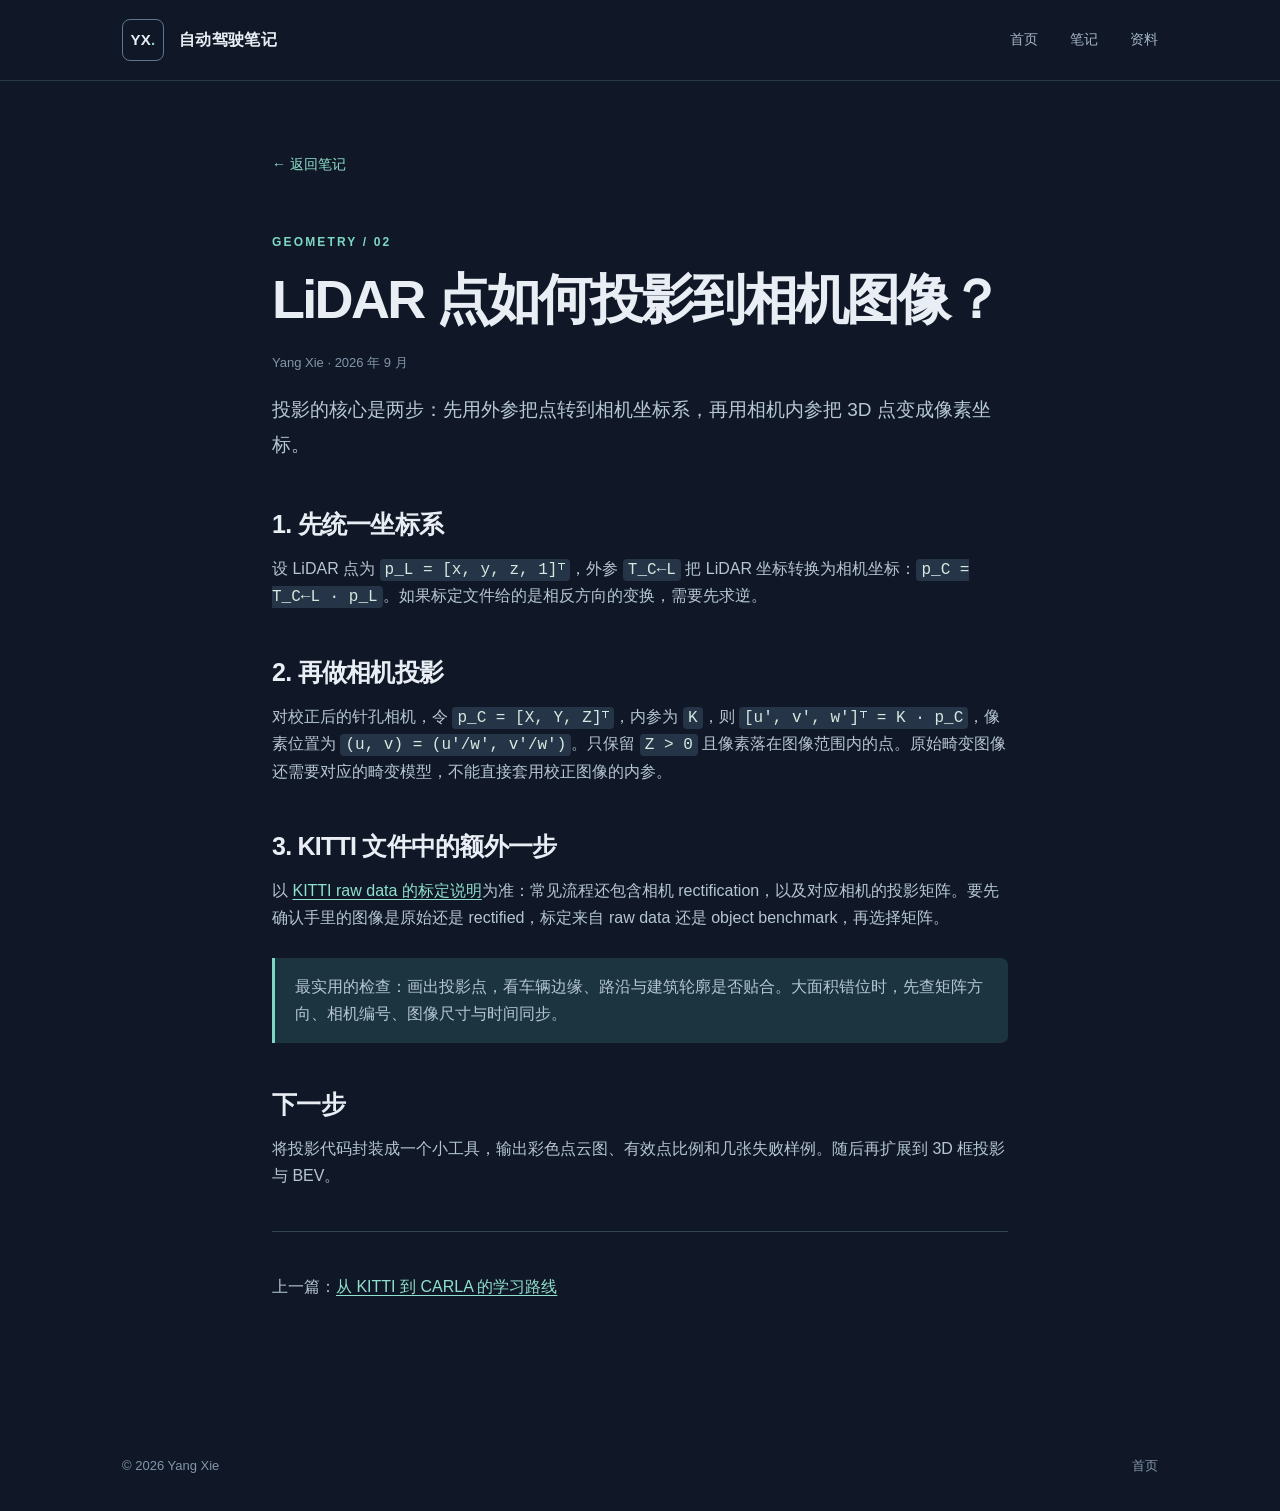
==== calibration.html @ df0f3e3e "Publish autonomous driving notes" ====
<!doctype html><html lang="zh-CN"><head><meta charset="utf-8"><meta name="viewport" content="width=device-width, initial-scale=1"><meta name="theme-color" content="#101827"><meta name="description" content="LiDAR 点云到相机图像的坐标变换与投影。"><title>LiDAR 点如何投影到相机图像？ · 自动驾驶笔记</title><link rel="stylesheet" href="style.css"></head><body><header class="site-header"><div class="wrap header-inner"><a class="brand" href="./"><span class="brand-mark">YX<span class="brand-dot">.</span></span><span>自动驾驶笔记</span></a><nav aria-label="主导航"><a href="./">首页</a><a href="./#notes">笔记</a><a href="./#resources">资料</a></nav></div></header><main class="article wrap"><a class="back-link" href="./#notes">← 返回笔记</a><span class="section-kicker">GEOMETRY / 02</span><h1>LiDAR 点如何投影到相机图像？</h1><p class="meta">Yang Xie · 2026 年 9 月</p><p class="lead">投影的核心是两步：先用外参把点转到相机坐标系，再用相机内参把 3D 点变成像素坐标。</p><h2>1. 先统一坐标系</h2><p>设 LiDAR 点为 <code>p_L = [x, y, z, 1]ᵀ</code>，外参 <code>T_C←L</code> 把 LiDAR 坐标转换为相机坐标：<code>p_C = T_C←L · p_L</code>。如果标定文件给的是相反方向的变换，需要先求逆。</p><h2>2. 再做相机投影</h2><p>对校正后的针孔相机，令 <code>p_C = [X, Y, Z]ᵀ</code>，内参为 <code>K</code>，则 <code>[u', v', w']ᵀ = K · p_C</code>，像素位置为 <code>(u, v) = (u'/w', v'/w')</code>。只保留 <code>Z &gt; 0</code> 且像素落在图像范围内的点。原始畸变图像还需要对应的畸变模型，不能直接套用校正图像的内参。</p><h2>3. KITTI 文件中的额外一步</h2><p>以 <a href="https://www.cvlibs.net/datasets/kitti/raw_data.php" target="_blank" rel="noopener noreferrer">KITTI raw data 的标定说明</a>为准：常见流程还包含相机 rectification，以及对应相机的投影矩阵。要先确认手里的图像是原始还是 rectified，标定来自 raw data 还是 object benchmark，再选择矩阵。</p><div class="callout"><p>最实用的检查：画出投影点，看车辆边缘、路沿与建筑轮廓是否贴合。大面积错位时，先查矩阵方向、相机编号、图像尺寸与时间同步。</p></div><h2>下一步</h2><p>将投影代码封装成一个小工具，输出彩色点云图、有效点比例和几张失败样例。随后再扩展到 3D 框投影与 BEV。</p><hr><p>上一篇：<a href="roadmap.html">从 KITTI 到 CARLA 的学习路线</a></p></main><footer class="wrap footer"><span>© <span id="year">2026</span> Yang Xie</span><a href="./">首页</a></footer><script src="site.js" defer></script></body></html>
---- style.css ----
:root{font-family:Inter,-apple-system,BlinkMacSystemFont,"Segoe UI",sans-serif;color:#e9eef5;background:#101827;font-size:16px;line-height:1.65}*{box-sizing:border-box}html{scroll-behavior:smooth}body{margin:0}a{color:inherit;text-decoration:none}button{font:inherit}.wrap{max-width:1100px;padding:0 32px;margin:auto}.site-header{border-bottom:1px solid #29374a}.header-inner{height:80px;display:flex;align-items:center;justify-content:space-between;gap:24px}.brand{display:flex;align-items:center;gap:15px;font-weight:700;white-space:nowrap;letter-spacing:.02em}.brand-mark{display:inline-flex;align-items:center;justify-content:center;width:42px;height:42px;border:1px solid #5b7890;border-radius:8px;font-size:15px;font-weight:800}.brand-dot{color:#7ed7c4}.site-header nav{display:flex;gap:32px;font-size:14px;color:#a4b5c7}.site-header nav a:hover,.site-header nav .active{color:#fff}.intro{padding-top:100px;padding-bottom:116px}.eyebrow,.section-kicker{font-size:12px;font-weight:700;letter-spacing:.18em;color:#7ed7c4}.eyebrow{display:flex;gap:14px;align-items:center}.line{width:26px;height:1px;background:#7ed7c4}h1{font-size:clamp(42px,6.4vw,76px);line-height:1.18;letter-spacing:-.05em;margin:22px 0 28px;font-weight:750}h1 em{font-style:normal;color:#7ed7c4}.intro>p{max-width:590px;margin:0;color:#aebdcb;font-size:18px;line-height:1.9}.intro-meta{display:flex;gap:24px;margin-top:38px;color:#8295a9;font-size:13px}.section{padding-bottom:100px}.section-title{display:flex;justify-content:space-between;align-items:flex-end;border-bottom:1px solid #344354;padding-bottom:20px;gap:20px}h2{font-size:30px;letter-spacing:-.03em;line-height:1.25;margin:12px 0 0}.count{color:#8498aa;font-size:13px;white-space:nowrap}.note-grid{display:grid;grid-template-columns:1.25fr 1fr;gap:18px;margin-top:25px}.note-card{min-height:290px;background:#1b2838;border:1px solid #314155;border-radius:10px;padding:28px;display:flex;flex-direction:column;transition:transform .18s,border-color .18s}.note-card:hover{transform:translateY(-3px);border-color:#79b9aa}.note-card.featured{background:linear-gradient(135deg,#203c46,#1a2b3c 70%)}.card-label{display:flex;justify-content:space-between;text-transform:uppercase;letter-spacing:.12em;font-size:12px;color:#88d6c5}.note-card h3{font-size:23px;line-height:1.4;letter-spacing:-.02em;margin:30px 0 8px}.note-card p{font-size:15px;color:#aabccc;margin:0 0 30px}.read-more{margin-top:auto;font-size:14px;color:#93dfcd;font-weight:650}.read-more span{padding-left:5px}.resources-section{background:#152132;padding-top:83px;border-top:1px solid #273749}.section-description{color:#aabccc;margin:20px 0 28px}.filters{display:flex;flex-wrap:wrap;gap:9px;margin-bottom:25px}.filters button{cursor:pointer;color:#b7c6d3;background:transparent;border:1px solid #405166;border-radius:6px;padding:7px 14px;font-size:14px}.filters button:hover,.filters button.selected{border-color:#7ed7c4;background:#23413f;color:#ddfff5}.resource-list{border-top:1px solid #35475a}.resource{display:grid;grid-template-columns:125px 1fr 26px;gap:20px;align-items:center;padding:22px 9px;border-bottom:1px solid #35475a}.resource:hover{background:#1d3042}.resource-tag{font-size:12px;color:#8dd8c9}.resource h3{font-size:17px;line-height:1.4;margin:0 0 4px}.resource p{color:#9fb1c2;font-size:14px;line-height:1.6;margin:0}.resource-arrow{font-size:20px;color:#7ed7c4}.footer{display:flex;justify-content:space-between;gap:20px;padding-top:29px;padding-bottom:38px;color:#8295a9;font-size:13px}.footer a:hover{color:#fff}a:focus-visible,button:focus-visible{outline:2px solid #7ed7c4;outline-offset:4px}.article{max-width:800px;padding-top:70px;padding-bottom:110px}.back-link{color:#8edecb;font-size:14px}.article .section-kicker{display:block;margin-top:56px}.article h1{font-size:clamp(34px,5vw,54px);margin:15px 0 20px}.article .lead{font-size:19px;color:#b7c8d5;line-height:1.85}.article h2{font-size:25px;margin:46px 0 14px}.article h3{font-size:19px;margin:30px 0 10px}.article p,.article li{color:#b5c5d2}.article li{margin-bottom:8px}.article a:not(.back-link){color:#90e1ce;text-decoration:underline;text-underline-offset:3px}.article code{font-family:ui-monospace,SFMono-Regular,Consolas,monospace;background:#253446;padding:2px 5px;border-radius:4px;color:#d2eadf}.article pre{background:#1b2a3b;padding:20px;border-radius:8px;overflow:auto;color:#d2eadf}.article pre code{background:none;padding:0}.article .callout{background:#1b3440;border-left:3px solid #7ed7c4;padding:16px 20px;border-radius:0 7px 7px 0;margin:27px 0}.article .callout p{margin:0}.article .meta{font-size:13px;color:#8295a9}.article hr{border:0;border-top:1px solid #344354;margin:42px 0}.article table{border-collapse:collapse;width:100%;font-size:15px}.article th,.article td{text-align:left;vertical-align:top;border-bottom:1px solid #36495a;padding:11px}.article th{color:#e9eef5}.article td{color:#b5c5d2}@media(max-width:680px){.wrap{padding-left:21px;padding-right:21px}.header-inner{height:auto;min-height:72px;align-items:flex-start;flex-direction:column;justify-content:center;padding-top:14px;padding-bottom:13px;gap:12px}.site-header nav{gap:19px;flex-wrap:wrap}.intro{padding-top:74px;padding-bottom:88px}.intro>p{font-size:16px}.intro-meta{flex-wrap:wrap;gap:8px 20px}.section{padding-bottom:74px}.note-grid{grid-template-columns:1fr}.note-card{min-height:250px}.resources-section{padding-top:64px}.resource{grid-template-columns:1fr 20px;gap:8px}.resource-tag{grid-column:1/-1}.resource-arrow{grid-column:2;grid-row:2}.resource-content{grid-column:1;grid-row:2}.article{padding-top:48px}.article .section-kicker{margin-top:40px}.footer{flex-wrap:wrap}}
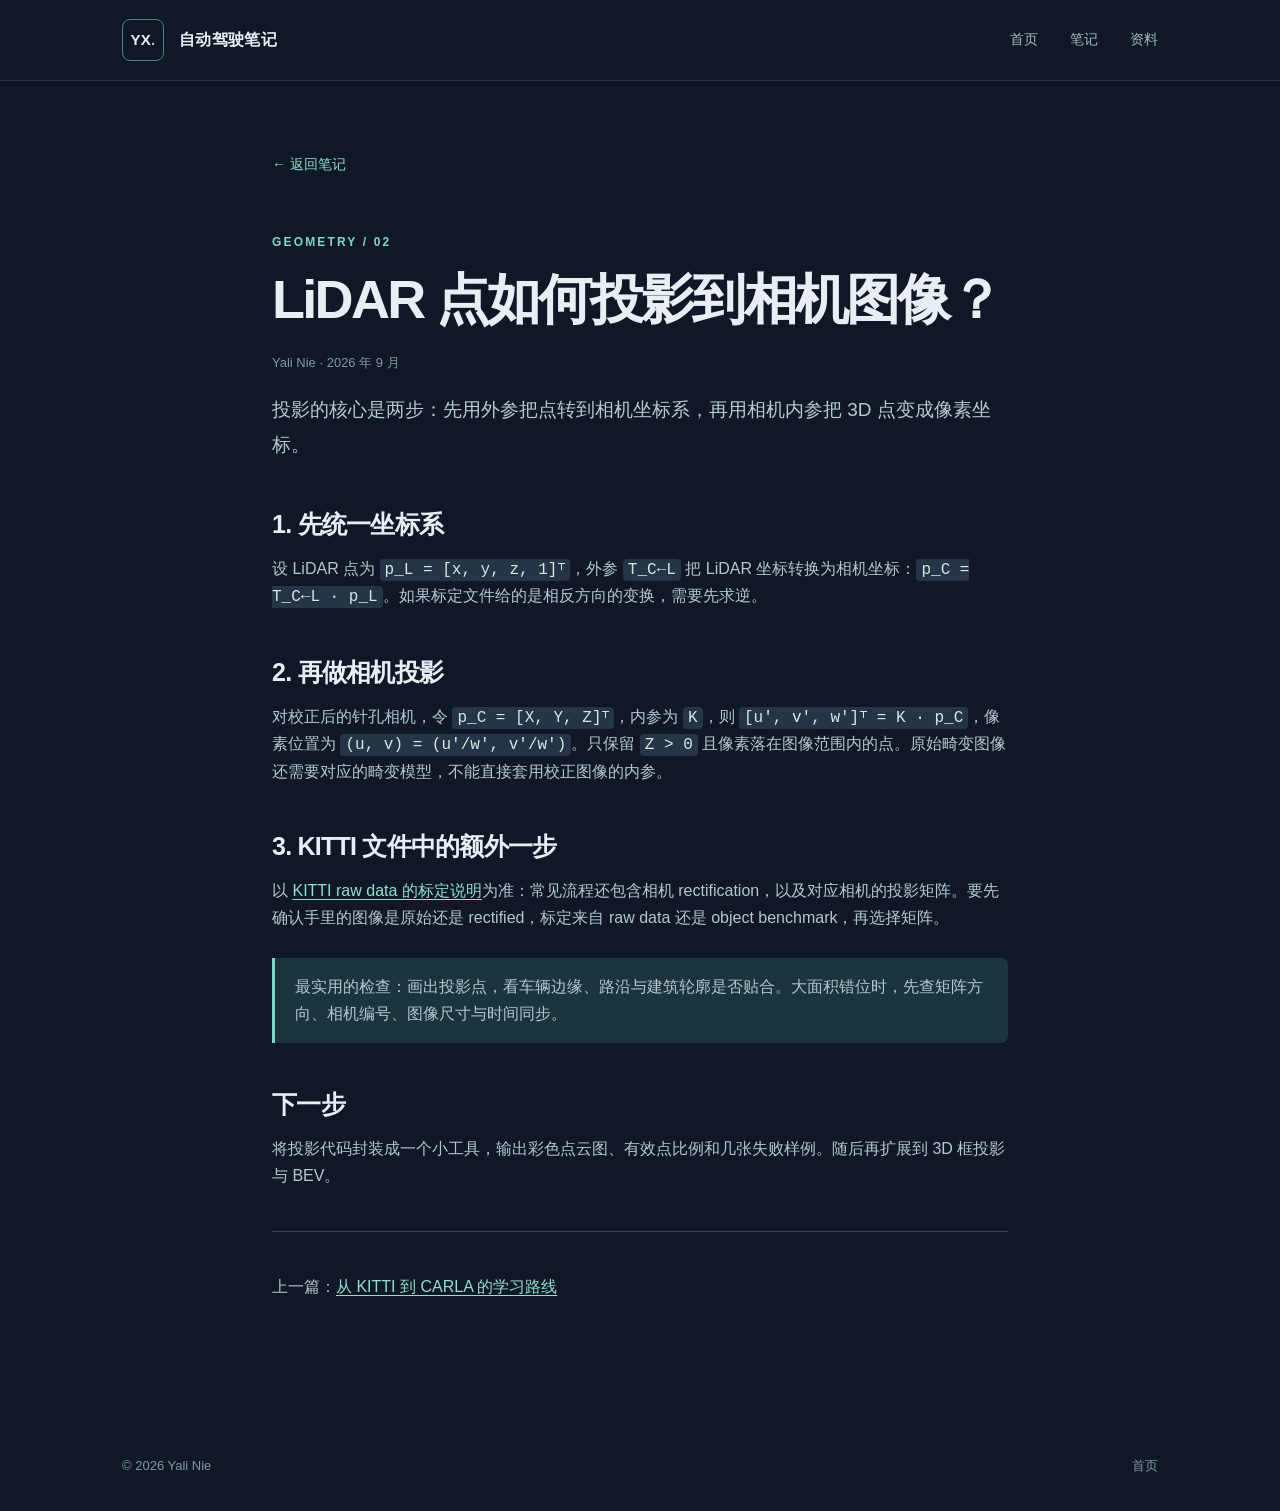
==== commit cd09f7f6: "Correct author name and add technology news sources" ====
--- a/calibration.html
+++ b/calibration.html
@@ -1 +1 @@
-<!doctype html><html lang="zh-CN"><head><meta charset="utf-8"><meta name="viewport" content="width=device-width, initial-scale=1"><meta name="theme-color" content="#101827"><meta name="description" content="LiDAR 点云到相机图像的坐标变换与投影。"><title>LiDAR 点如何投影到相机图像？ · 自动驾驶笔记</title><link rel="stylesheet" href="style.css"></head><body><header class="site-header"><div class="wrap header-inner"><a class="brand" href="./"><span class="brand-mark">YX<span class="brand-dot">.</span></span><span>自动驾驶笔记</span></a><nav aria-label="主导航"><a href="./">首页</a><a href="./#notes">笔记</a><a href="./#resources">资料</a></nav></div></header><main class="article wrap"><a class="back-link" href="./#notes">← 返回笔记</a><span class="section-kicker">GEOMETRY / 02</span><h1>LiDAR 点如何投影到相机图像？</h1><p class="meta">Yang Xie · 2026 年 9 月</p><p class="lead">投影的核心是两步：先用外参把点转到相机坐标系，再用相机内参把 3D 点变成像素坐标。</p><h2>1. 先统一坐标系</h2><p>设 LiDAR 点为 <code>p_L = [x, y, z, 1]ᵀ</code>，外参 <code>T_C←L</code> 把 LiDAR 坐标转换为相机坐标：<code>p_C = T_C←L · p_L</code>。如果标定文件给的是相反方向的变换，需要先求逆。</p><h2>2. 再做相机投影</h2><p>对校正后的针孔相机，令 <code>p_C = [X, Y, Z]ᵀ</code>，内参为 <code>K</code>，则 <code>[u', v', w']ᵀ = K · p_C</code>，像素位置为 <code>(u, v) = (u'/w', v'/w')</code>。只保留 <code>Z &gt; 0</code> 且像素落在图像范围内的点。原始畸变图像还需要对应的畸变模型，不能直接套用校正图像的内参。</p><h2>3. KITTI 文件中的额外一步</h2><p>以 <a href="https://www.cvlibs.net/datasets/kitti/raw_data.php" target="_blank" rel="noopener noreferrer">KITTI raw data 的标定说明</a>为准：常见流程还包含相机 rectification，以及对应相机的投影矩阵。要先确认手里的图像是原始还是 rectified，标定来自 raw data 还是 object benchmark，再选择矩阵。</p><div class="callout"><p>最实用的检查：画出投影点，看车辆边缘、路沿与建筑轮廓是否贴合。大面积错位时，先查矩阵方向、相机编号、图像尺寸与时间同步。</p></div><h2>下一步</h2><p>将投影代码封装成一个小工具，输出彩色点云图、有效点比例和几张失败样例。随后再扩展到 3D 框投影与 BEV。</p><hr><p>上一篇：<a href="roadmap.html">从 KITTI 到 CARLA 的学习路线</a></p></main><footer class="wrap footer"><span>© <span id="year">2026</span> Yang Xie</span><a href="./">首页</a></footer><script src="site.js" defer></script></body></html>
+<!doctype html><html lang="zh-CN"><head><meta charset="utf-8"><meta name="viewport" content="width=device-width, initial-scale=1"><meta name="theme-color" content="#101827"><meta name="description" content="LiDAR 点云到相机图像的坐标变换与投影。"><title>LiDAR 点如何投影到相机图像？ · 自动驾驶笔记</title><link rel="stylesheet" href="style.css"></head><body><header class="site-header"><div class="wrap header-inner"><a class="brand" href="./"><span class="brand-mark">YX<span class="brand-dot">.</span></span><span>自动驾驶笔记</span></a><nav aria-label="主导航"><a href="./">首页</a><a href="./#notes">笔记</a><a href="./#resources">资料</a></nav></div></header><main class="article wrap"><a class="back-link" href="./#notes">← 返回笔记</a><span class="section-kicker">GEOMETRY / 02</span><h1>LiDAR 点如何投影到相机图像？</h1><p class="meta">Yali Nie · 2026 年 9 月</p><p class="lead">投影的核心是两步：先用外参把点转到相机坐标系，再用相机内参把 3D 点变成像素坐标。</p><h2>1. 先统一坐标系</h2><p>设 LiDAR 点为 <code>p_L = [x, y, z, 1]ᵀ</code>，外参 <code>T_C←L</code> 把 LiDAR 坐标转换为相机坐标：<code>p_C = T_C←L · p_L</code>。如果标定文件给的是相反方向的变换，需要先求逆。</p><h2>2. 再做相机投影</h2><p>对校正后的针孔相机，令 <code>p_C = [X, Y, Z]ᵀ</code>，内参为 <code>K</code>，则 <code>[u', v', w']ᵀ = K · p_C</code>，像素位置为 <code>(u, v) = (u'/w', v'/w')</code>。只保留 <code>Z &gt; 0</code> 且像素落在图像范围内的点。原始畸变图像还需要对应的畸变模型，不能直接套用校正图像的内参。</p><h2>3. KITTI 文件中的额外一步</h2><p>以 <a href="https://www.cvlibs.net/datasets/kitti/raw_data.php" target="_blank" rel="noopener noreferrer">KITTI raw data 的标定说明</a>为准：常见流程还包含相机 rectification，以及对应相机的投影矩阵。要先确认手里的图像是原始还是 rectified，标定来自 raw data 还是 object benchmark，再选择矩阵。</p><div class="callout"><p>最实用的检查：画出投影点，看车辆边缘、路沿与建筑轮廓是否贴合。大面积错位时，先查矩阵方向、相机编号、图像尺寸与时间同步。</p></div><h2>下一步</h2><p>将投影代码封装成一个小工具，输出彩色点云图、有效点比例和几张失败样例。随后再扩展到 3D 框投影与 BEV。</p><hr><p>上一篇：<a href="roadmap.html">从 KITTI 到 CARLA 的学习路线</a></p></main><footer class="wrap footer"><span>© <span id="year">2026</span> Yali Nie</span><a href="./">首页</a></footer><script src="site.js" defer></script></body></html>
--- a/style.css
+++ b/style.css
@@ -1 +1,3 @@
 :root{font-family:Inter,-apple-system,BlinkMacSystemFont,"Segoe UI",sans-serif;color:#e9eef5;background:#101827;font-size:16px;line-height:1.65}*{box-sizing:border-box}html{scroll-behavior:smooth}body{margin:0}a{color:inherit;text-decoration:none}button{font:inherit}.wrap{max-width:1100px;padding:0 32px;margin:auto}.site-header{border-bottom:1px solid #29374a}.header-inner{height:80px;display:flex;align-items:center;justify-content:space-between;gap:24px}.brand{display:flex;align-items:center;gap:15px;font-weight:700;white-space:nowrap;letter-spacing:.02em}.brand-mark{display:inline-flex;align-items:center;justify-content:center;width:42px;height:42px;border:1px solid #5b7890;border-radius:8px;font-size:15px;font-weight:800}.brand-dot{color:#7ed7c4}.site-header nav{display:flex;gap:32px;font-size:14px;color:#a4b5c7}.site-header nav a:hover,.site-header nav .active{color:#fff}.intro{padding-top:100px;padding-bottom:116px}.eyebrow,.section-kicker{font-size:12px;font-weight:700;letter-spacing:.18em;color:#7ed7c4}.eyebrow{display:flex;gap:14px;align-items:center}.line{width:26px;height:1px;background:#7ed7c4}h1{font-size:clamp(42px,6.4vw,76px);line-height:1.18;letter-spacing:-.05em;margin:22px 0 28px;font-weight:750}h1 em{font-style:normal;color:#7ed7c4}.intro>p{max-width:590px;margin:0;color:#aebdcb;font-size:18px;line-height:1.9}.intro-meta{display:flex;gap:24px;margin-top:38px;color:#8295a9;font-size:13px}.section{padding-bottom:100px}.section-title{display:flex;justify-content:space-between;align-items:flex-end;border-bottom:1px solid #344354;padding-bottom:20px;gap:20px}h2{font-size:30px;letter-spacing:-.03em;line-height:1.25;margin:12px 0 0}.count{color:#8498aa;font-size:13px;white-space:nowrap}.note-grid{display:grid;grid-template-columns:1.25fr 1fr;gap:18px;margin-top:25px}.note-card{min-height:290px;background:#1b2838;border:1px solid #314155;border-radius:10px;padding:28px;display:flex;flex-direction:column;transition:transform .18s,border-color .18s}.note-card:hover{transform:translateY(-3px);border-color:#79b9aa}.note-card.featured{background:linear-gradient(135deg,#203c46,#1a2b3c 70%)}.card-label{display:flex;justify-content:space-between;text-transform:uppercase;letter-spacing:.12em;font-size:12px;color:#88d6c5}.note-card h3{font-size:23px;line-height:1.4;letter-spacing:-.02em;margin:30px 0 8px}.note-card p{font-size:15px;color:#aabccc;margin:0 0 30px}.read-more{margin-top:auto;font-size:14px;color:#93dfcd;font-weight:650}.read-more span{padding-left:5px}.resources-section{background:#152132;padding-top:83px;border-top:1px solid #273749}.section-description{color:#aabccc;margin:20px 0 28px}.filters{display:flex;flex-wrap:wrap;gap:9px;margin-bottom:25px}.filters button{cursor:pointer;color:#b7c6d3;background:transparent;border:1px solid #405166;border-radius:6px;padding:7px 14px;font-size:14px}.filters button:hover,.filters button.selected{border-color:#7ed7c4;background:#23413f;color:#ddfff5}.resource-list{border-top:1px solid #35475a}.resource{display:grid;grid-template-columns:125px 1fr 26px;gap:20px;align-items:center;padding:22px 9px;border-bottom:1px solid #35475a}.resource:hover{background:#1d3042}.resource-tag{font-size:12px;color:#8dd8c9}.resource h3{font-size:17px;line-height:1.4;margin:0 0 4px}.resource p{color:#9fb1c2;font-size:14px;line-height:1.6;margin:0}.resource-arrow{font-size:20px;color:#7ed7c4}.footer{display:flex;justify-content:space-between;gap:20px;padding-top:29px;padding-bottom:38px;color:#8295a9;font-size:13px}.footer a:hover{color:#fff}a:focus-visible,button:focus-visible{outline:2px solid #7ed7c4;outline-offset:4px}.article{max-width:800px;padding-top:70px;padding-bottom:110px}.back-link{color:#8edecb;font-size:14px}.article .section-kicker{display:block;margin-top:56px}.article h1{font-size:clamp(34px,5vw,54px);margin:15px 0 20px}.article .lead{font-size:19px;color:#b7c8d5;line-height:1.85}.article h2{font-size:25px;margin:46px 0 14px}.article h3{font-size:19px;margin:30px 0 10px}.article p,.article li{color:#b5c5d2}.article li{margin-bottom:8px}.article a:not(.back-link){color:#90e1ce;text-decoration:underline;text-underline-offset:3px}.article code{font-family:ui-monospace,SFMono-Regular,Consolas,monospace;background:#253446;padding:2px 5px;border-radius:4px;color:#d2eadf}.article pre{background:#1b2a3b;padding:20px;border-radius:8px;overflow:auto;color:#d2eadf}.article pre code{background:none;padding:0}.article .callout{background:#1b3440;border-left:3px solid #7ed7c4;padding:16px 20px;border-radius:0 7px 7px 0;margin:27px 0}.article .callout p{margin:0}.article .meta{font-size:13px;color:#8295a9}.article hr{border:0;border-top:1px solid #344354;margin:42px 0}.article table{border-collapse:collapse;width:100%;font-size:15px}.article th,.article td{text-align:left;vertical-align:top;border-bottom:1px solid #36495a;padding:11px}.article th{color:#e9eef5}.article td{color:#b5c5d2}@media(max-width:680px){.wrap{padding-left:21px;padding-right:21px}.header-inner{height:auto;min-height:72px;align-items:flex-start;flex-direction:column;justify-content:center;padding-top:14px;padding-bottom:13px;gap:12px}.site-header nav{gap:19px;flex-wrap:wrap}.intro{padding-top:74px;padding-bottom:88px}.intro>p{font-size:16px}.intro-meta{flex-wrap:wrap;gap:8px 20px}.section{padding-bottom:74px}.note-grid{grid-template-columns:1fr}.note-card{min-height:250px}.resources-section{padding-top:64px}.resource{grid-template-columns:1fr 20px;gap:8px}.resource-tag{grid-column:1/-1}.resource-arrow{grid-column:2;grid-row:2}.resource-content{grid-column:1;grid-row:2}.article{padding-top:48px}.article .section-kicker{margin-top:40px}.footer{flex-wrap:wrap}}
+
+.news-section{padding-top:82px}.news-grid{display:grid;grid-template-columns:repeat(3,1fr);gap:14px;margin-top:27px}.news-card{min-height:188px;border:1px solid #35475a;border-radius:9px;padding:19px 21px;position:relative;background:#182537;transition:border-color .18s,transform .18s}.news-card:hover{border-color:#7ed7c4;transform:translateY(-2px)}.news-card>span{font-size:12px;color:#8dd8c9;letter-spacing:.08em}.news-card h3{font-size:18px;line-height:1.4;margin:18px 0 5px}.news-card p{font-size:14px;color:#9fb1c2;line-height:1.55;margin:0 12px 0 0}.news-card b{position:absolute;right:20px;top:17px;color:#7ed7c4;font-size:18px;font-weight:400}@media(max-width:800px){.news-grid{grid-template-columns:repeat(2,1fr)}}@media(max-width:560px){.news-grid{grid-template-columns:1fr}.news-section{padding-top:62px}}
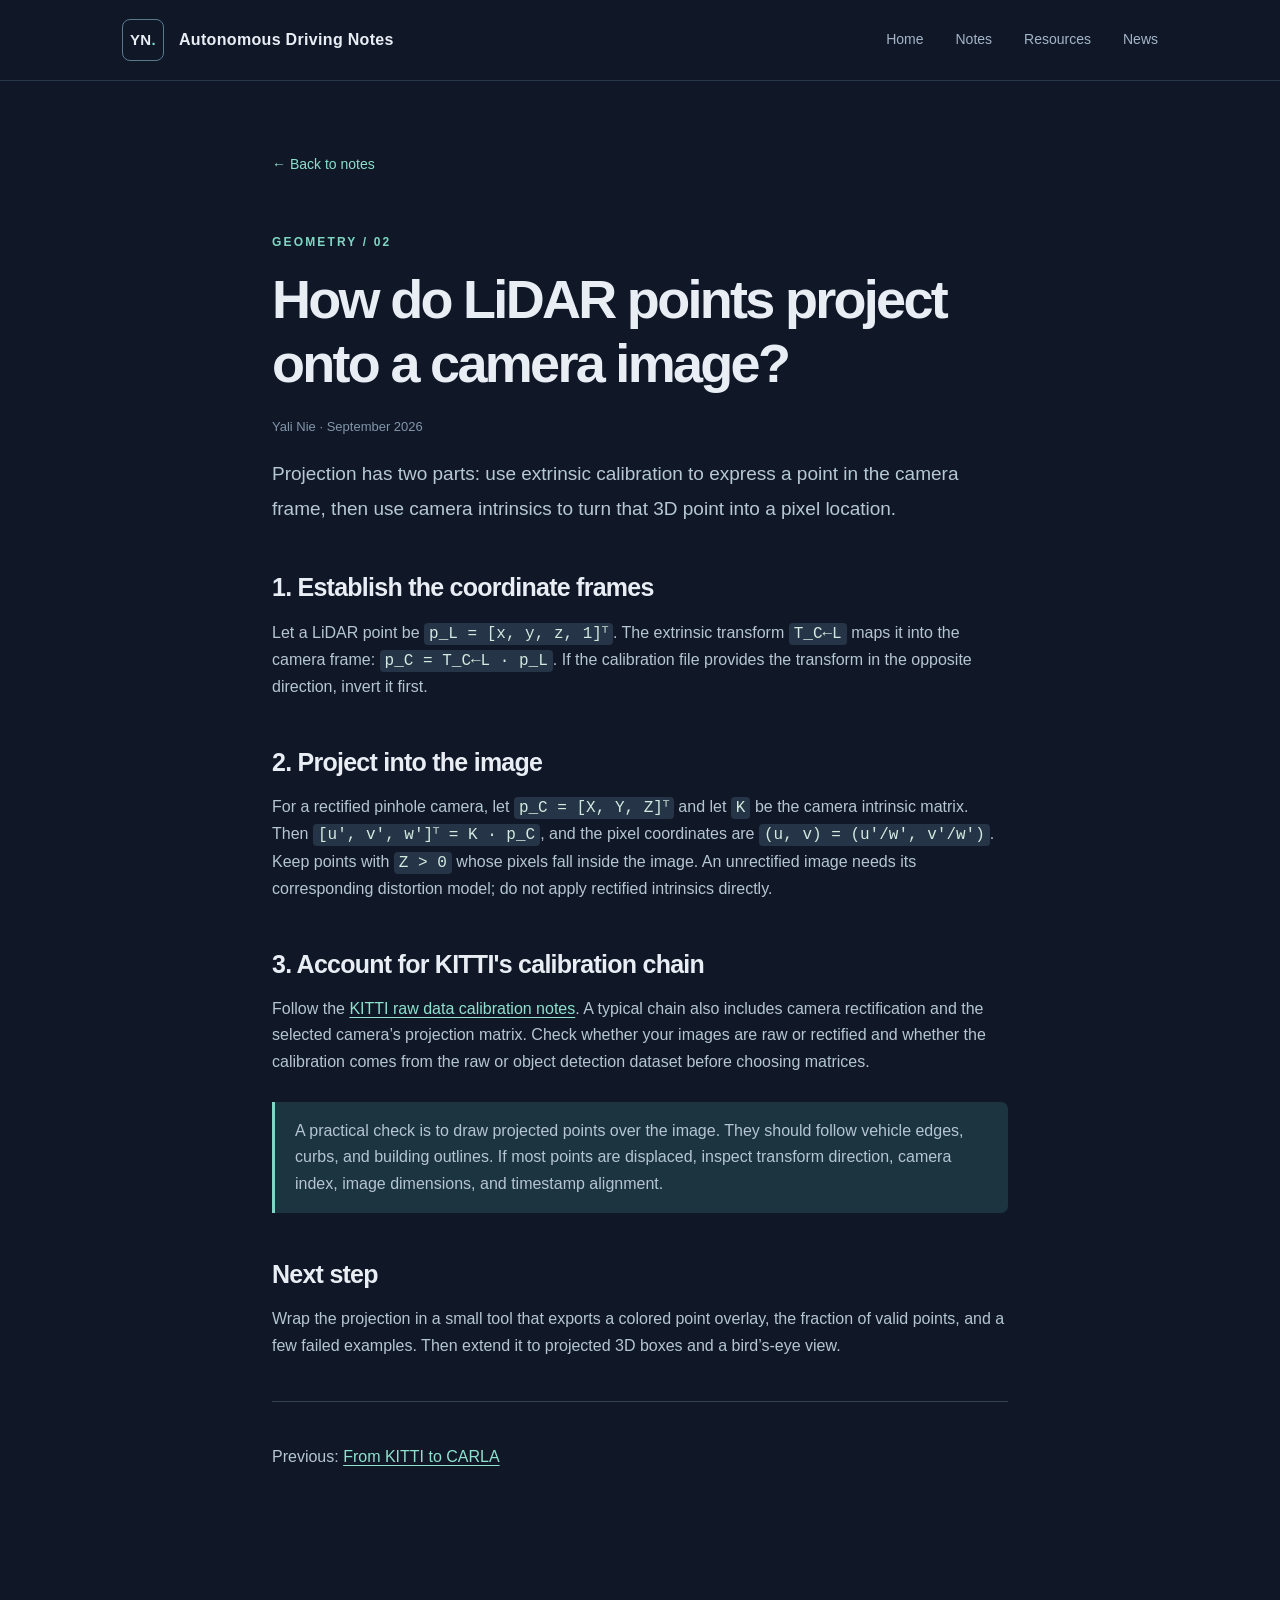
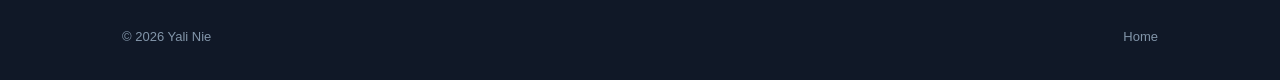
==== commit 5d041f92: "Translate site to English for Yali Nie" ====
--- a/calibration.html
+++ b/calibration.html
@@ -1 +1 @@
-<!doctype html><html lang="zh-CN"><head><meta charset="utf-8"><meta name="viewport" content="width=device-width, initial-scale=1"><meta name="theme-color" content="#101827"><meta name="description" content="LiDAR 点云到相机图像的坐标变换与投影。"><title>LiDAR 点如何投影到相机图像？ · 自动驾驶笔记</title><link rel="stylesheet" href="style.css"></head><body><header class="site-header"><div class="wrap header-inner"><a class="brand" href="./"><span class="brand-mark">YX<span class="brand-dot">.</span></span><span>自动驾驶笔记</span></a><nav aria-label="主导航"><a href="./">首页</a><a href="./#notes">笔记</a><a href="./#resources">资料</a></nav></div></header><main class="article wrap"><a class="back-link" href="./#notes">← 返回笔记</a><span class="section-kicker">GEOMETRY / 02</span><h1>LiDAR 点如何投影到相机图像？</h1><p class="meta">Yali Nie · 2026 年 9 月</p><p class="lead">投影的核心是两步：先用外参把点转到相机坐标系，再用相机内参把 3D 点变成像素坐标。</p><h2>1. 先统一坐标系</h2><p>设 LiDAR 点为 <code>p_L = [x, y, z, 1]ᵀ</code>，外参 <code>T_C←L</code> 把 LiDAR 坐标转换为相机坐标：<code>p_C = T_C←L · p_L</code>。如果标定文件给的是相反方向的变换，需要先求逆。</p><h2>2. 再做相机投影</h2><p>对校正后的针孔相机，令 <code>p_C = [X, Y, Z]ᵀ</code>，内参为 <code>K</code>，则 <code>[u', v', w']ᵀ = K · p_C</code>，像素位置为 <code>(u, v) = (u'/w', v'/w')</code>。只保留 <code>Z &gt; 0</code> 且像素落在图像范围内的点。原始畸变图像还需要对应的畸变模型，不能直接套用校正图像的内参。</p><h2>3. KITTI 文件中的额外一步</h2><p>以 <a href="https://www.cvlibs.net/datasets/kitti/raw_data.php" target="_blank" rel="noopener noreferrer">KITTI raw data 的标定说明</a>为准：常见流程还包含相机 rectification，以及对应相机的投影矩阵。要先确认手里的图像是原始还是 rectified，标定来自 raw data 还是 object benchmark，再选择矩阵。</p><div class="callout"><p>最实用的检查：画出投影点，看车辆边缘、路沿与建筑轮廓是否贴合。大面积错位时，先查矩阵方向、相机编号、图像尺寸与时间同步。</p></div><h2>下一步</h2><p>将投影代码封装成一个小工具，输出彩色点云图、有效点比例和几张失败样例。随后再扩展到 3D 框投影与 BEV。</p><hr><p>上一篇：<a href="roadmap.html">从 KITTI 到 CARLA 的学习路线</a></p></main><footer class="wrap footer"><span>© <span id="year">2026</span> Yali Nie</span><a href="./">首页</a></footer><script src="site.js" defer></script></body></html>
+<!doctype html><html lang="en"><head><meta charset="utf-8"><meta name="viewport" content="width=device-width, initial-scale=1"><meta name="theme-color" content="#101827"><meta name="description" content="Coordinate transforms and camera projection for LiDAR point clouds."><title>LiDAR to camera projection · Autonomous Driving Notes</title><link rel="stylesheet" href="style.css"></head><body><header class="site-header"><div class="wrap header-inner"><a class="brand" href="./"><span class="brand-mark">YN<span class="brand-dot">.</span></span><span>Autonomous Driving Notes</span></a><nav aria-label="Main navigation"><a href="./">Home</a><a href="./#notes">Notes</a><a href="./#resources">Resources</a><a href="./#news">News</a></nav></div></header><main class="article wrap"><a class="back-link" href="./#notes">← Back to notes</a><span class="section-kicker">GEOMETRY / 02</span><h1>How do LiDAR points project onto a camera image?</h1><p class="meta">Yali Nie · September 2026</p><p class="lead">Projection has two parts: use extrinsic calibration to express a point in the camera frame, then use camera intrinsics to turn that 3D point into a pixel location.</p><h2>1. Establish the coordinate frames</h2><p>Let a LiDAR point be <code>p_L = [x, y, z, 1]ᵀ</code>. The extrinsic transform <code>T_C←L</code> maps it into the camera frame: <code>p_C = T_C←L · p_L</code>. If the calibration file provides the transform in the opposite direction, invert it first.</p><h2>2. Project into the image</h2><p>For a rectified pinhole camera, let <code>p_C = [X, Y, Z]ᵀ</code> and let <code>K</code> be the camera intrinsic matrix. Then <code>[u', v', w']ᵀ = K · p_C</code>, and the pixel coordinates are <code>(u, v) = (u'/w', v'/w')</code>. Keep points with <code>Z &gt; 0</code> whose pixels fall inside the image. An unrectified image needs its corresponding distortion model; do not apply rectified intrinsics directly.</p><h2>3. Account for KITTI's calibration chain</h2><p>Follow the <a href="https://www.cvlibs.net/datasets/kitti/raw_data.php" target="_blank" rel="noopener noreferrer">KITTI raw data calibration notes</a>. A typical chain also includes camera rectification and the selected camera’s projection matrix. Check whether your images are raw or rectified and whether the calibration comes from the raw or object detection dataset before choosing matrices.</p><div class="callout"><p>A practical check is to draw projected points over the image. They should follow vehicle edges, curbs, and building outlines. If most points are displaced, inspect transform direction, camera index, image dimensions, and timestamp alignment.</p></div><h2>Next step</h2><p>Wrap the projection in a small tool that exports a colored point overlay, the fraction of valid points, and a few failed examples. Then extend it to projected 3D boxes and a bird’s-eye view.</p><hr><p>Previous: <a href="roadmap.html">From KITTI to CARLA</a></p></main><footer class="wrap footer"><span>© <span id="year">2026</span> Yali Nie</span><a href="./">Home</a></footer><script src="site.js" defer></script></body></html>
